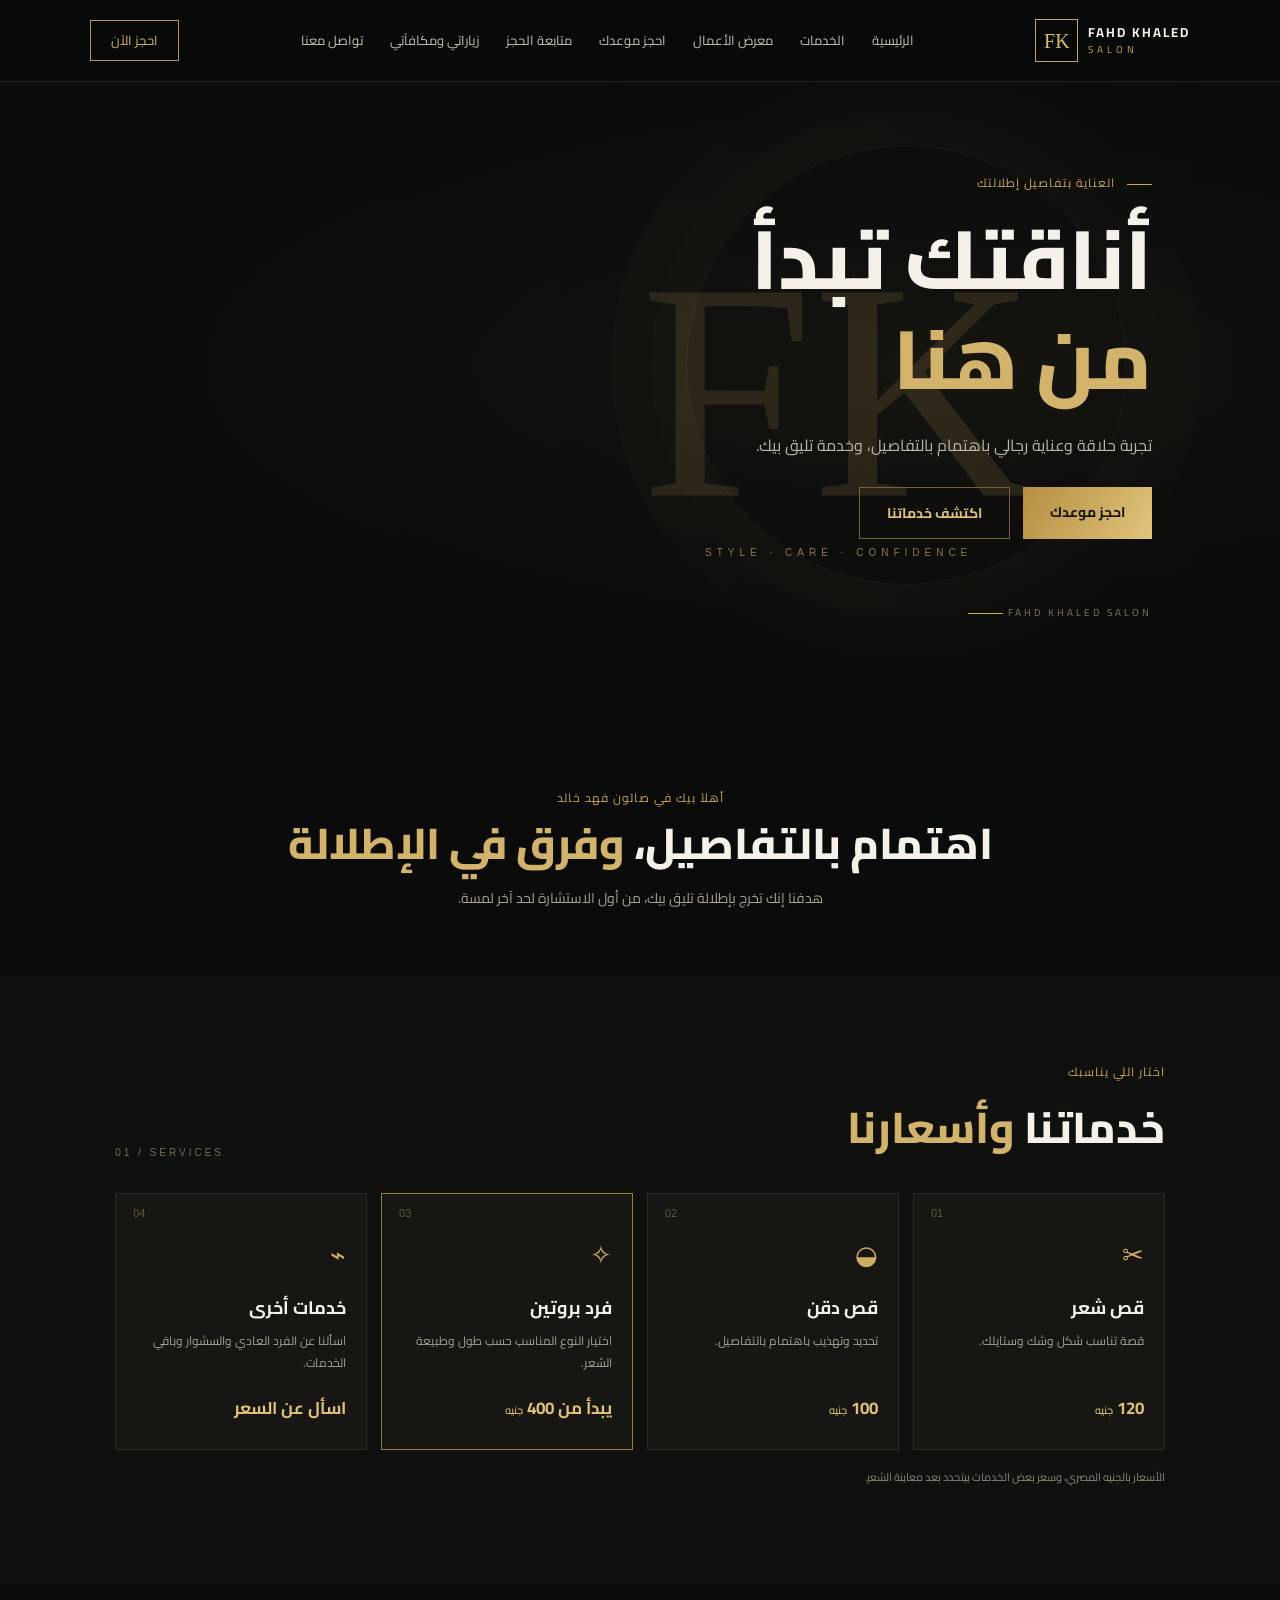
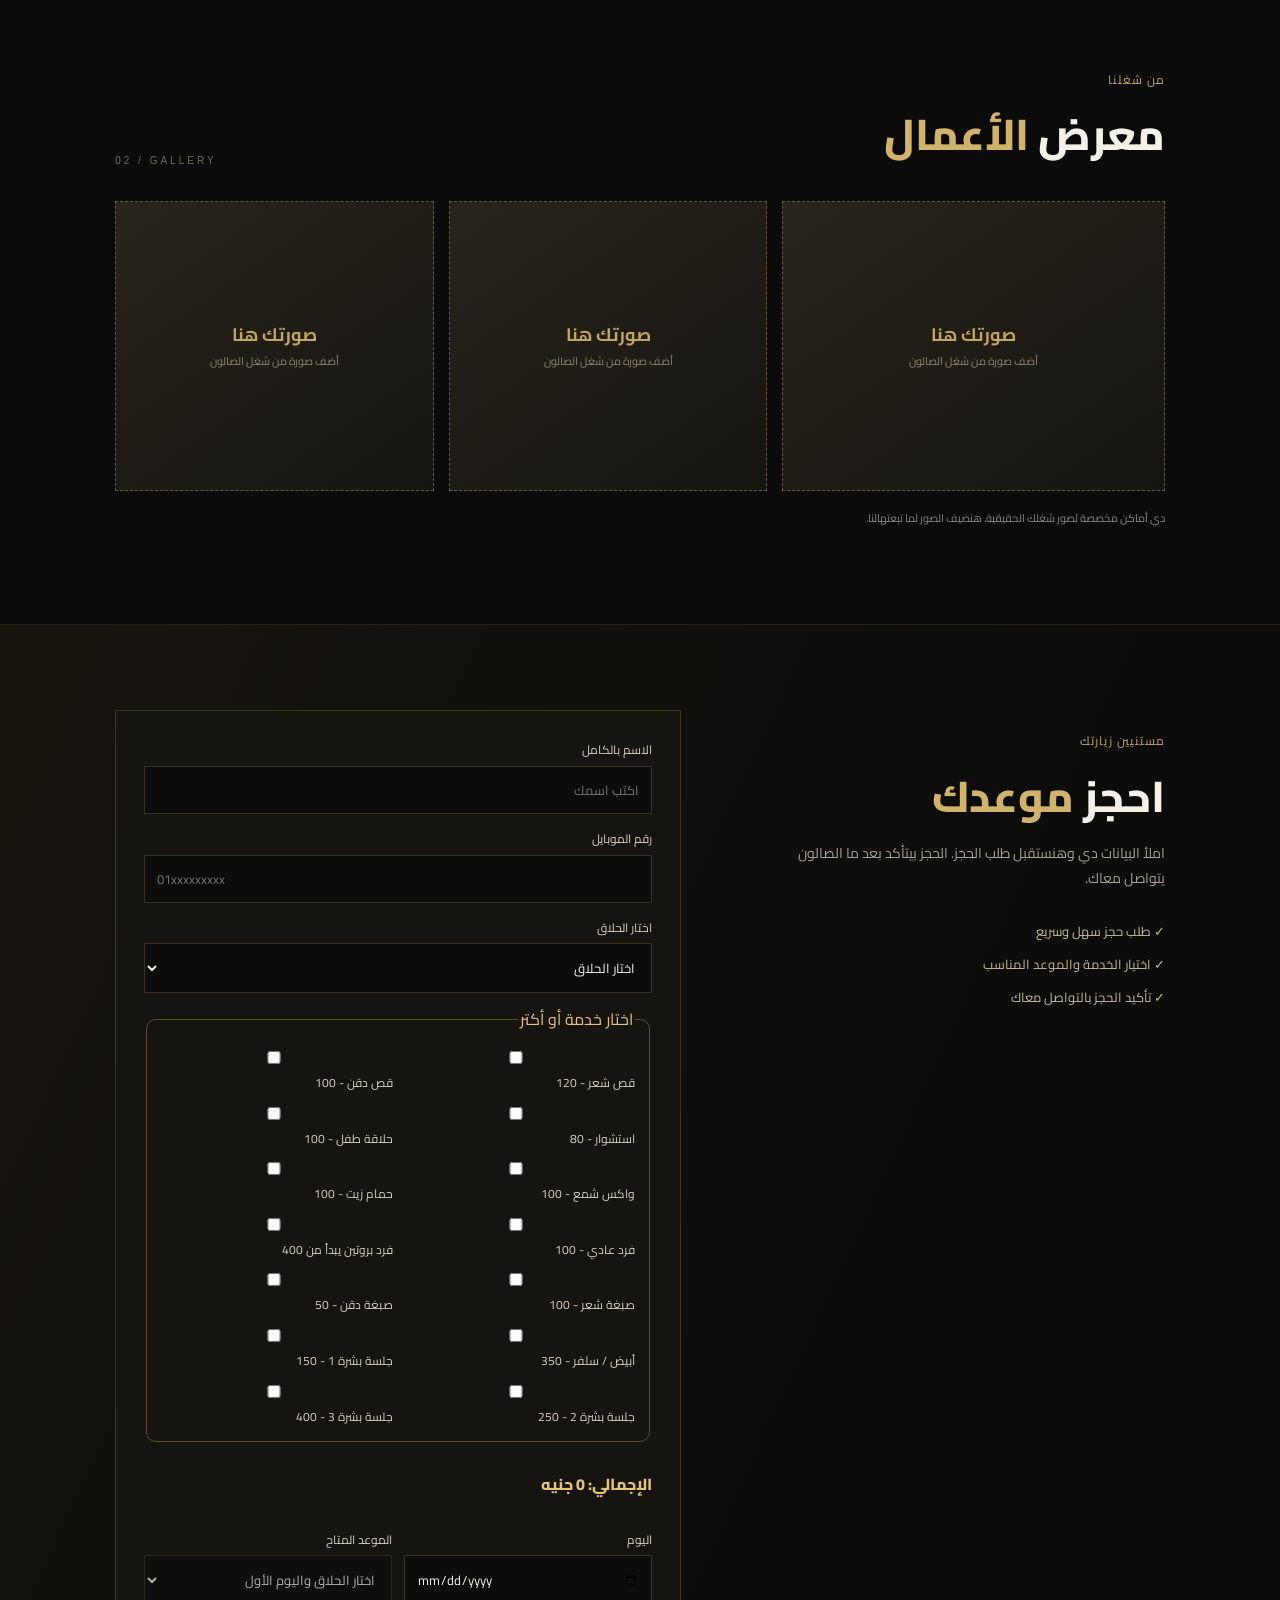
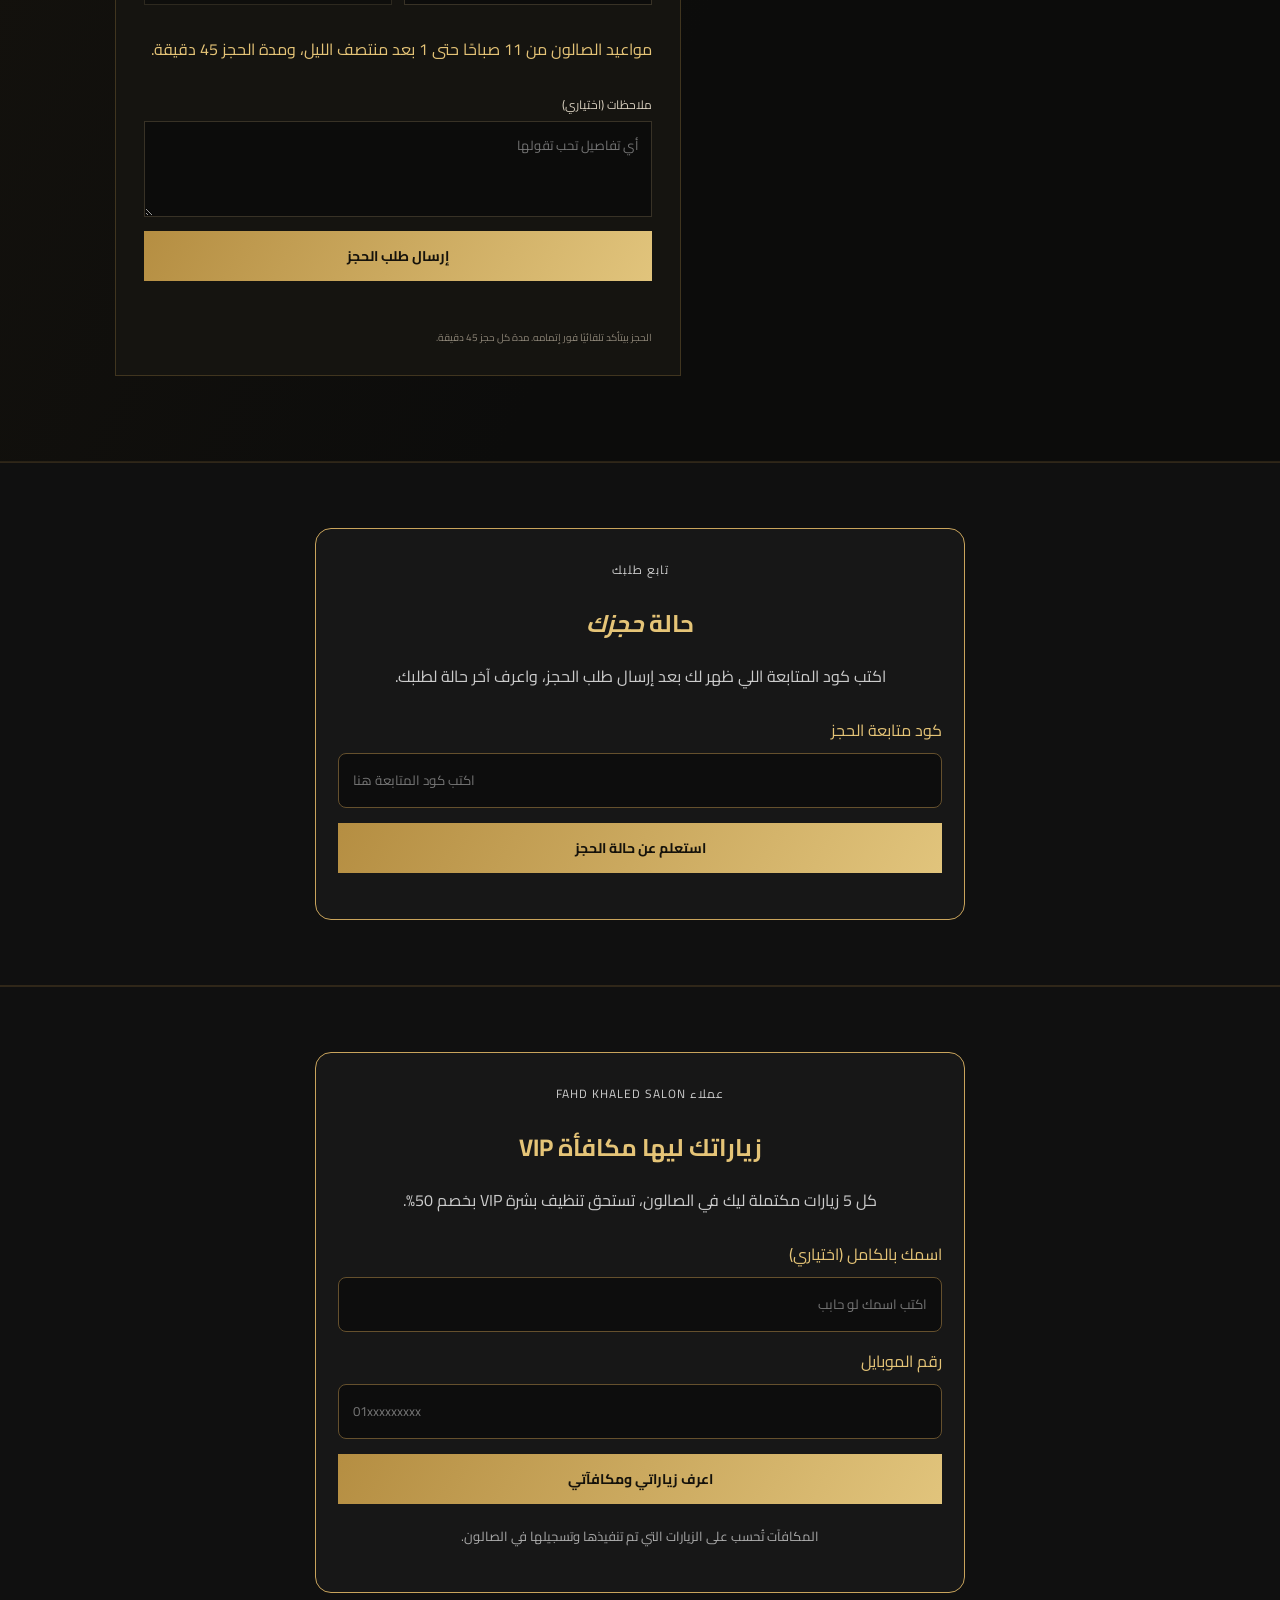
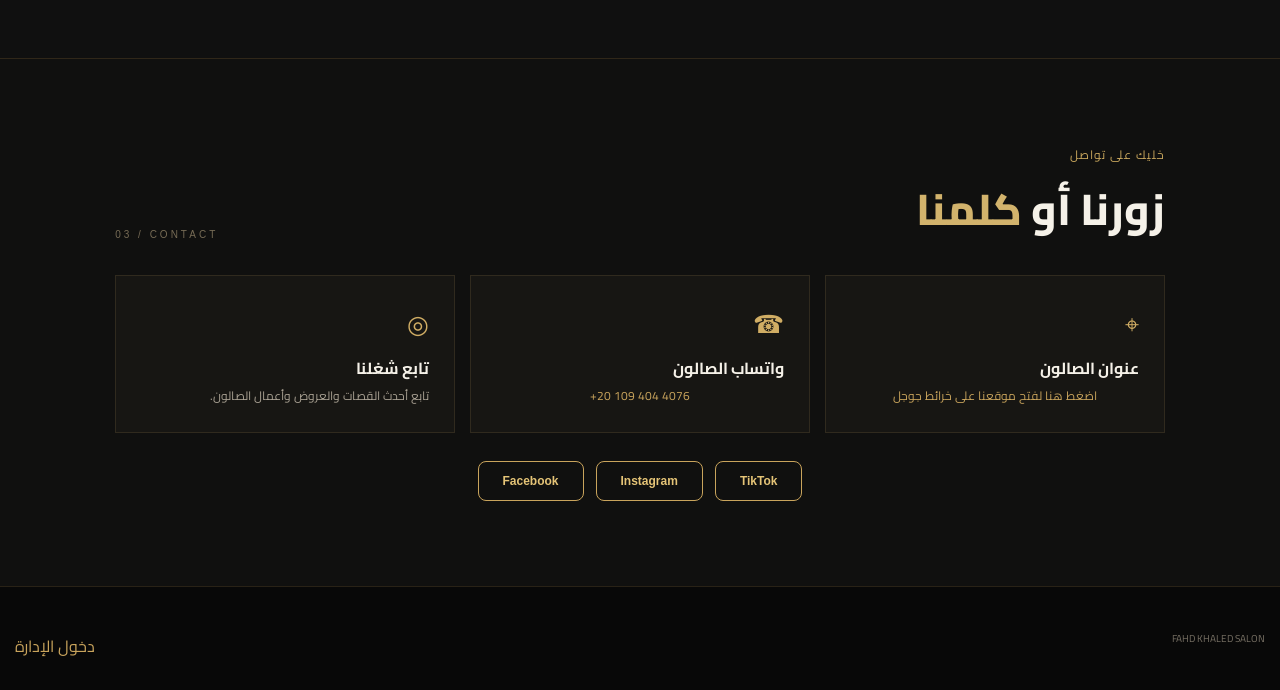
==== FAHD-KHALED-index.html @ 62467cd1 "Add files via upload" ====
<!doctype html>
<html lang="ar" dir="rtl">
<head>
  <meta charset="utf-8">
  <meta name="viewport" content="width=device-width, initial-scale=1">
  <meta name="theme-color" content="#0b0b0b">
  <meta name="description" content="FAHD KHALED SALON - صالون رجالي للعناية بالشعر واللحية.">
  <title>FAHD KHALED SALON | صالون فهد خالد</title>

  <link rel="preconnect" href="https://fonts.googleapis.com">
  <link rel="preconnect" href="https://fonts.gstatic.com" crossorigin>
  <link href="https://fonts.googleapis.com/css2?family=Cairo:wght@400;500;600;700;800;900&display=swap" rel="stylesheet">

  <link rel="stylesheet" href="styles.css">

  <style>
    @media (max-width: 768px) {
      #mainNav {
        display: none;
        flex-direction: column;
        position: absolute;
        top: 100%;
        right: 0;
        left: 0;
        width: 100%;
        background: #111;
        padding: 20px;
        z-index: 9999;
        border-top: 1px solid #c9a45c;
      }

      #mainNav.open { display: flex !important; }

      #mainNav a {
        display: block;
        padding: 12px;
        color: white;
        text-decoration: none;
      }

      #menuToggle { cursor: pointer; }
    }

    #adminPanel { scroll-margin-top: 30px; }
    #adminAccess { cursor: pointer; text-decoration: none; }

    .loyalty-section,
    .tracking-section {
      padding: 65px 20px;
      background: #101010;
      border-top: 1px solid #302719;
      border-bottom: 1px solid #302719;
    }

    .loyalty-box,
    .tracking-box {
      max-width: 650px;
      margin: auto;
      padding: 30px 22px;
      background: #171717;
      border: 1px solid #c9a45c;
      border-radius: 16px;
      text-align: center;
      color: white;
    }

    .loyalty-box h2,
    .tracking-box h2 {
      color: #e5c477;
      margin-bottom: 12px;
    }

    .loyalty-box > p,
    .tracking-box > p {
      color: #ccc;
      line-height: 1.9;
    }

    .loyalty-form,
    .tracking-form {
      display: grid;
      gap: 15px;
      margin-top: 25px;
      text-align: right;
    }

    .loyalty-form label,
    .tracking-form label {
      display: block;
      color: #e5c477;
    }

    .loyalty-form input,
    .tracking-form input {
      display: block;
      width: 100%;
      margin-top: 8px;
      padding: 14px;
      border: 1px solid #65502d;
      border-radius: 8px;
      background: #0d0d0d;
      color: white;
      font-family: inherit;
      box-sizing: border-box;
    }

    .loyalty-result,
    .tracking-result,
    .booking-code-box {
      display: none;
      margin-top: 22px;
      padding: 18px;
      border: 1px solid #c9a45c;
      border-radius: 10px;
      background: #211c13;
      color: #fff;
      line-height: 2;
      text-align: center;
    }

    .loyalty-result strong,
    .tracking-result strong,
    .booking-code-box strong {
      color: #e5c477;
      overflow-wrap: anywhere;
    }

    .loyalty-message,
    .tracking-message {
      margin-top: 15px;
      color: #e5c477;
    }

    .tracking-status {
      display: inline-block;
      margin: 8px 0 15px;
      padding: 10px 16px;
      border: 1px solid #c9a45c;
      border-radius: 8px;
      color: #e5c477;
      font-weight: 800;
    }

    .copy-code-button {
      display: inline-block;
      margin-top: 12px;
      padding: 10px 18px;
      border: 1px solid #c9a45c;
      border-radius: 8px;
      background: transparent;
      color: #e5c477;
      font-family: inherit;
      cursor: pointer;
    }

    .contact-card-link {
      display: block;
      color: inherit;
      text-decoration: none;
      transition: .3s ease;
    }

    .contact-card-link:hover {
      border-color: #c9a45c;
      transform: translateY(-4px);
    }

    .contact-card-link p {
      color: #c9a45c;
      direction: ltr;
      text-align: center;
      overflow-wrap: anywhere;
    }

    .social-links {
      display: flex;
      justify-content: center;
      align-items: center;
      flex-wrap: wrap;
      gap: 12px;
      margin-top: 28px;
    }

    .social-links a {
      display: inline-block;
      padding: 12px 24px;
      border: 1px solid #c9a45c;
      border-radius: 8px;
      color: #e5c477;
      text-decoration: none;
      font-weight: 700;
      transition: .3s ease;
    }

    .social-links a:hover {
      background: #c9a45c;
      color: #111;
    }
  </style>
</head>

<body>

<header class="topbar">
  <a class="brand" href="#home" aria-label="الصفحة الرئيسية">
    <span class="brand-mark">FK</span>
    <span>
      <strong>FAHD KHALED</strong>
      <small>SALON</small>
    </span>
  </a>

  <button class="menu-toggle" id="menuToggle" type="button" aria-label="فتح القائمة" aria-expanded="false">☰</button>

  <nav id="mainNav">
    <a href="#home">الرئيسية</a>
    <a href="#services">الخدمات</a>
    <a href="#gallery">معرض الأعمال</a>
    <a href="#booking">احجز موعدك</a>
    <a href="#tracking">متابعة الحجز</a>
    <a href="#loyalty">زياراتي ومكافآتي</a>
    <a href="#contact">تواصل معنا</a>
  </nav>

  <a class="nav-book" href="#booking">احجز الآن</a>
</header>

<main>

  <!-- الرئيسية -->
  <section class="hero" id="home">
    <div class="hero-glow"></div>

    <div class="hero-content">
      <p class="eyebrow"><span></span> العناية بتفاصيل إطلالتك</p>
      <h1>أناقتك تبدأ<br><em>من هنا</em></h1>
      <p class="hero-text">تجربة حلاقة وعناية رجالي باهتمام بالتفاصيل، وخدمة تليق بيك.</p>

      <div class="hero-actions">
        <a class="button button-gold" href="#booking">احجز موعدك</a>
        <a class="button button-outline" href="#services">اكتشف خدماتنا</a>
      </div>

      <div class="hero-note">
        <span class="gold-line"></span>
        FAHD KHALED SALON
      </div>
    </div>

    <div class="hero-side">
      <div class="monogram">FK</div>
      <div class="side-caption">STYLE · CARE · CONFIDENCE</div>
    </div>
  </section>

  <!-- المقدمة -->
  <section class="intro section-wrap">
    <p class="eyebrow centered">أهلاً بيك في صالون فهد خالد</p>
    <h2 class="section-title">اهتمام بالتفاصيل، <em>وفرق في الإطلالة</em></h2>
    <p class="section-copy">هدفنا إنك تخرج بإطلالة تليق بيك، من أول الاستشارة لحد آخر لمسة.</p>
  </section>

  <!-- الخدمات -->
  <section class="services section-wrap" id="services">
    <div class="section-heading">
      <div>
        <p class="eyebrow">اختار اللي يناسبك</p>
        <h2 class="section-title">خدماتنا <em>وأسعارنا</em></h2>
      </div>
      <span class="section-index">01 / SERVICES</span>
    </div>

    <div class="service-grid">
      <article class="service-card">
        <span class="service-number">01</span>
        <div class="service-icon">✂</div>
        <h3>قص شعر</h3>
        <p>قصة تناسب شكل وشك وستايلك.</p>
        <strong>120 <small>جنيه</small></strong>
      </article>

      <article class="service-card">
        <span class="service-number">02</span>
        <div class="service-icon">◒</div>
        <h3>قص دقن</h3>
        <p>تحديد وتهذيب باهتمام بالتفاصيل.</p>
        <strong>100 <small>جنيه</small></strong>
      </article>

      <article class="service-card featured">
        <span class="service-number">03</span>
        <div class="service-icon">✧</div>
        <h3>فرد بروتين</h3>
        <p>اختيار النوع المناسب حسب طول وطبيعة الشعر.</p>
        <strong>يبدأ من 400 <small>جنيه</small></strong>
      </article>

      <article class="service-card">
        <span class="service-number">04</span>
        <div class="service-icon">⌁</div>
        <h3>خدمات أخرى</h3>
        <p>اسألنا عن الفرد العادي والسشوار وباقي الخدمات.</p>
        <strong>اسأل عن السعر</strong>
      </article>
    </div>

    <p class="price-note">الأسعار بالجنيه المصري، وسعر بعض الخدمات بيتحدد بعد معاينة الشعر.</p>
  </section>

  <!-- معرض الأعمال -->
  <section class="gallery section-wrap" id="gallery">
    <div class="section-heading">
      <div>
        <p class="eyebrow">من شغلنا</p>
        <h2 class="section-title">معرض <em>الأعمال</em></h2>
      </div>
      <span class="section-index">02 / GALLERY</span>
    </div>

    <div class="gallery-grid">
      <div class="gallery-placeholder tall">
        <span>صورتك هنا</span>
        <small>أضف صورة من شغل الصالون</small>
      </div>
      <div class="gallery-placeholder">
        <span>صورتك هنا</span>
        <small>أضف صورة من شغل الصالون</small>
      </div>
      <div class="gallery-placeholder">
        <span>صورتك هنا</span>
        <small>أضف صورة من شغل الصالون</small>
      </div>
    </div>

    <p class="gallery-hint">دي أماكن مخصصة لصور شغلك الحقيقية. هنضيف الصور لما تبعتهالنا.</p>
  </section>

  <!-- الحجز -->
  <section class="booking-section" id="booking">
    <div class="booking-inner section-wrap">
      <div class="booking-copy">
        <p class="eyebrow">مستنيين زيارتك</p>
        <h2 class="section-title">احجز <em>موعدك</em></h2>
        <p>املأ البيانات دي وهنستقبل طلب الحجز. الحجز بيتأكد بعد ما الصالون يتواصل معاك.</p>

        <div class="booking-points">
          <span>✓ طلب حجز سهل وسريع</span>
          <span>✓ اختيار الخدمة والموعد المناسب</span>
          <span>✓ تأكيد الحجز بالتواصل معاك</span>
        </div>
      </div>

      <form class="booking-form" id="bookingForm">
        <label>
          الاسم بالكامل
          <input name="name" type="text" placeholder="اكتب اسمك" required maxlength="70">
        </label>

        <label>
          رقم الموبايل
          <input name="phone" type="tel" placeholder="01xxxxxxxxx" required maxlength="20" inputmode="tel">
        </label>

        <div class="booking-extra" style="display:grid;gap:12px">
          <label>اختار الحلاق
            <select name="barberId" id="barberSelect" required>
              <option value="">اختار الحلاق</option>
              <option value="fahd">فهد خالد</option>
              <option value="mohamed">محمد هاني</option>
              <option value="abdelrahman">عبدالرحمن</option>
            </select>
          </label>
          <fieldset style="border:1px solid #65502d;border-radius:10px;padding:14px;color:#e5c477">
            <legend>اختار خدمة أو أكتر</legend>
            <div id="serviceChoices" style="display:grid;grid-template-columns:1fr 1fr;gap:10px">
              <label><input type="checkbox" name="services" value="قص شعر" data-price="120"> قص شعر - 120</label>
              <label><input type="checkbox" name="services" value="قص دقن" data-price="100"> قص دقن - 100</label>
              <label><input type="checkbox" name="services" value="استشوار" data-price="80"> استشوار - 80</label>
              <label><input type="checkbox" name="services" value="حلاقة طفل" data-price="100"> حلاقة طفل - 100</label>
              <label><input type="checkbox" name="services" value="واكس شمع" data-price="100"> واكس شمع - 100</label>
              <label><input type="checkbox" name="services" value="حمام زيت" data-price="100"> حمام زيت - 100</label>
              <label><input type="checkbox" name="services" value="فرد عادي" data-price="100"> فرد عادي - 100</label>
              <label><input type="checkbox" name="services" value="فرد بروتين" data-price="400"> فرد بروتين يبدأ من 400</label>
              <label><input type="checkbox" name="services" value="صبغة شعر" data-price="100"> صبغة شعر - 100</label>
              <label><input type="checkbox" name="services" value="صبغة دقن" data-price="50"> صبغة دقن - 50</label>
              <label><input type="checkbox" name="services" value="صبغة أبيض / سلفر" data-price="350"> أبيض / سلفر - 350</label>
              <label><input type="checkbox" name="services" value="جلسة بشرة 1" data-price="150"> جلسة بشرة 1 - 150</label>
              <label><input type="checkbox" name="services" value="جلسة بشرة 2" data-price="250"> جلسة بشرة 2 - 250</label>
              <label><input type="checkbox" name="services" value="جلسة بشرة 3" data-price="400"> جلسة بشرة 3 - 400</label>
            </div>
          </fieldset>
          <p id="bookingTotal" style="color:#e5c477;font-weight:800">الإجمالي: 0 جنيه</p>
        </div>

        <div class="form-row">
          <label>اليوم<input name="date" type="date" required></label>
          <label>الموعد المتاح
            <select name="time" id="timeSelect" required disabled><option value="">اختار الحلاق واليوم الأول</option></select>
          </label>
        </div>
        <p id="availabilityMessage" style="color:#e5c477" role="status">مواعيد الصالون من 11 صباحًا حتى 1 بعد منتصف الليل، ومدة الحجز 45 دقيقة.</p>

        <label>
          ملاحظات (اختياري)
          <textarea name="notes" rows="3" placeholder="أي تفاصيل تحب تقولها"></textarea>
        </label>

        <button class="button button-gold submit-button" type="submit" id="submitBooking">إرسال طلب الحجز</button>
        <p class="form-message" id="formMessage" role="status"></p>

        <div id="bookingCodeBox" class="booking-code-box" aria-live="polite">
          <p>كود متابعة حجزك:</p>
          <strong id="bookingTrackingCode" dir="ltr"></strong>
          <br>
          <button type="button" id="copyTrackingCode" class="copy-code-button">نسخ كود المتابعة</button>
          <p style="font-size:13px;color:#ccc;margin-bottom:0;">احتفظ بالكود. تم تأكيد موعدك تلقائيًا.</p>
        </div>

        <small class="form-disclaimer">الحجز بيتأكد تلقائيًا فور إتمامه. مدة كل حجز 45 دقيقة.</small>
      </form>
    </div>
  </section>

  <!-- متابعة حالة الحجز -->
  <section class="tracking-section" id="tracking">
    <div class="tracking-box">
      <p class="eyebrow centered">تابع طلبك</p>
      <h2>حالة <em>حجزك</em></h2>
      <p>اكتب كود المتابعة اللي ظهر لك بعد إرسال طلب الحجز، واعرف آخر حالة لطلبك.</p>

      <form id="trackingForm" class="tracking-form">
        <label>
          كود متابعة الحجز
          <input
            id="trackingInput"
            type="text"
            placeholder="اكتب كود المتابعة هنا"
            maxlength="32"
            minlength="32"
            dir="ltr"
            autocomplete="off"
            required
          >
        </label>
        <button class="button button-gold" type="submit">استعلم عن حالة الحجز</button>
      </form>

      <p id="trackingMessage" class="tracking-message" role="status"></p>

      <div id="trackingResult" class="tracking-result" aria-live="polite">
        <p>حالة الحجز:</p>
        <div id="trackingStatus" class="tracking-status"></div>
        <p>الخدمة: <strong id="trackingService">-</strong></p>
        <p>اليوم: <strong id="trackingDate">-</strong></p>
        <p>الوقت: <strong id="trackingTime">-</strong></p>
      </div>
    </div>
  </section>

  <!-- زياراتي ومكافآت VIP -->
  <section class="loyalty-section" id="loyalty">
    <div class="loyalty-box">
      <p class="eyebrow centered">عملاء FAHD KHALED SALON</p>
      <h2>زياراتك ليها مكافأة VIP</h2>
      <p>كل 5 زيارات مكتملة ليك في الصالون، تستحق تنظيف بشرة VIP بخصم 50%.</p>

      <form id="loyaltyForm" class="loyalty-form">
        <label>
          اسمك بالكامل (اختياري)
          <input type="text" id="loyaltyName" placeholder="اكتب اسمك لو حابب" maxlength="70">
        </label>

        <label>
          رقم الموبايل
          <input type="tel" id="loyaltyPhone" placeholder="01xxxxxxxxx" maxlength="20" inputmode="tel" required>
        </label>

        <button type="submit" class="button button-gold" id="loyaltySearchButton">اعرف زياراتي ومكافآتي</button>
      </form>

      <p id="loyaltyMessage" class="loyalty-message" role="status"></p>

      <div id="loyaltyResult" class="loyalty-result" aria-live="polite">
        <p>إجمالي زياراتك المكتملة: <strong id="loyaltyVisits">0</strong></p>
        <p>المكافآت المستحقة: <strong id="loyaltyRewards">0</strong></p>
        <p id="loyaltyNextReward"></p>
      </div>

      <p style="font-size:13px;color:#aaa;margin-top:20px;">
        المكافآت تُحسب على الزيارات التي تم تنفيذها وتسجيلها في الصالون.
      </p>
    </div>
  </section>

  <!-- التواصل -->
  <section class="contact section-wrap" id="contact">
    <div class="section-heading">
      <div>
        <p class="eyebrow">خليك على تواصل</p>
        <h2 class="section-title">زورنا أو <em>كلمنا</em></h2>
      </div>
      <span class="section-index">03 / CONTACT</span>
    </div>

    <div class="contact-grid">
      <a class="contact-card contact-card-link"
         href="https://goo.gl/maps/dmr9LqL3SxbH5aDK7?g_st=ac"
         target="_blank" rel="noopener noreferrer">
        <span>⌖</span>
        <h3>عنوان الصالون</h3>
        <p>اضغط هنا لفتح موقعنا على خرائط جوجل</p>
      </a>

      <a class="contact-card contact-card-link"
         href="https://wa.me/201094044076"
         target="_blank" rel="noopener noreferrer">
        <span>☎</span>
        <h3>واتساب الصالون</h3>
        <p>+20 109 404 4076</p>
      </a>

      <div class="contact-card">
        <span>◎</span>
        <h3>تابع شغلنا</h3>
        <p>تابع أحدث القصات والعروض وأعمال الصالون.</p>
      </div>
    </div>

    <div class="social-links">
      <a href="https://www.facebook.com/share/1FkSQTReH8/" target="_blank" rel="noopener noreferrer">Facebook</a>
      <a href="https://www.instagram.com/fahd_khaled77?cnvx=cG05NDE1ZmFienZy" target="_blank" rel="noopener noreferrer">Instagram</a>
      <a href="https://www.tiktok.com/@fahdkhaled39?_r=1&_t=ZS-9BZbHuJO1K9" target="_blank" rel="noopener noreferrer">TikTok</a>
    </div>
  </section>

  <!-- لوحة الإدارة -->
  <section id="adminPanel" class="section-wrap" style="display:none; padding:60px 20px;">
    <div class="section-heading">
      <div>
        <p class="eyebrow">إدارة الصالون</p>
        <h2 class="section-title">لوحة <em>التحكم</em></h2>
      </div>
    </div>

    <div id="adminLogin" class="booking-form">
      <form id="adminLoginForm">
        <label>
          البريد الإلكتروني
          <input id="adminEmail" type="email" placeholder="البريد الإلكتروني" required>
        </label>

        <label>
          كلمة المرور
          <input id="adminPassword" type="password" placeholder="كلمة المرور" required>
        </label>

        <button class="button button-gold" type="submit">تسجيل الدخول</button>
        <p id="adminLoginMessage" class="form-message" role="status"></p>
      </form>
    </div>

    <div id="adminDashboard" style="display:none;">
      <button id="adminLogout" class="button button-outline" type="button">تسجيل الخروج</button>
      <h3 style="margin-top:25px;">طلبات الحجز</h3>
      <p id="adminStatus">جاري تحميل الحجوزات...</p>
      <div id="bookingsList"></div>
    </div>
  </section>

</main>

<footer style="text-align:center; padding:30px 15px;">
  <p>FAHD KHALED SALON</p>
  <a href="#adminPanel" id="adminAccess" style="color:#c9a45c; display:block; margin-top:15px;">دخول الإدارة</a>
</footer>

<script type="module" src="app.js?v=9"></script>
</body>
</html>
---- styles.css ----
*{box-sizing:border-box}html{scroll-behavior:smooth;scroll-padding-top:90px}body{margin:0;background:#0b0b0b;color:#f5f1e8;font-family:"Cairo",sans-serif;line-height:1.8}a{color:inherit;text-decoration:none}.topbar{height:82px;padding:0 7%;display:flex;align-items:center;justify-content:space-between;background:#090909;border-bottom:1px solid #28231a;position:sticky;top:0;z-index:20}.brand{display:flex;align-items:center;gap:10px;direction:ltr}.brand-mark{width:43px;height:43px;border:1px solid #c6a45b;color:#d8b96e;display:grid;place-items:center;font-family:Georgia,serif;font-size:20px}.brand strong,.brand small{display:block;line-height:1.2;letter-spacing:2px}.brand strong{font-size:13px}.brand small{font-size:10px;color:#c6a45b;text-align:left;letter-spacing:4px;margin-top:4px}.topbar nav{display:flex;gap:27px;color:#c8c1b2;font-size:13px}.topbar nav a:hover,.social-links a:hover{color:#d9b96c}.nav-book{border:1px solid #b99751;padding:8px 20px;color:#d9b96c;font-size:13px}.menu-toggle{display:none;background:none;color:#d9b96c;border:0;font-size:25px}.hero{min-height:590px;padding:90px 10%;display:flex;align-items:center;position:relative;overflow:hidden;background:radial-gradient(ellipse at 78% 45%,#2b2417 0,#15130f 28%,#0b0b0b 65%)}.hero:after{content:"";position:absolute;inset:0;background:linear-gradient(90deg,rgba(11,11,11,.1),rgba(11,11,11,.75));pointer-events:none}.hero-glow{position:absolute;width:440px;height:440px;border:1px solid rgba(207,174,103,.18);border-radius:50%;right:12%;top:10%;box-shadow:0 0 0 35px rgba(207,174,103,.025),0 0 0 75px rgba(207,174,103,.02)}.hero-content{position:relative;z-index:2;max-width:550px}.eyebrow{color:#c9a75d;font-size:12px;letter-spacing:1px;margin:0 0 15px}.eyebrow span{display:inline-block;width:25px;height:1px;background:#c9a75d;vertical-align:middle;margin-left:8px}.hero h1{font-size:clamp(48px,7vw,82px);line-height:1.22;margin:0;font-weight:800}.hero h1 em,.section-title em{font-style:normal;color:#d2b36c}.hero-text{color:#bcb5a8;max-width:410px;margin:22px 0 28px}.hero-actions{display:flex;gap:13px;flex-wrap:wrap}.button{border:0;padding:12px 27px;font:700 14px "Cairo",sans-serif;cursor:pointer;display:inline-block;text-align:center}.button-gold{background:linear-gradient(120deg,#b58e42,#e1c47c);color:#15120b}.button-outline{border:1px solid #75613a;color:#e0c47f}.hero-note{margin-top:65px;color:#82765d;font-size:10px;letter-spacing:3px;direction:ltr;text-align:right}.gold-line{display:inline-block;width:35px;height:1px;background:#c9a75d;vertical-align:middle;margin-left:10px}.hero-side{position:absolute;z-index:1;right:19%;top:50%;transform:translateY(-50%);text-align:center;color:rgba(211,179,108,.13)}.monogram{font:clamp(150px,25vw,310px) Georgia,serif;line-height:1}.side-caption{font:10px Arial;letter-spacing:5px;color:#8d774c}.section-wrap{padding:85px 9%}.intro{text-align:center;padding-top:75px;padding-bottom:65px}.centered{margin-bottom:5px}.section-title{font-size:clamp(28px,4vw,43px);line-height:1.4;margin:0;font-weight:800}.section-copy{color:#a9a193;margin:12px auto 0;max-width:550px;font-size:14px}.services,.gallery,.contact{background:#10100f}.section-heading{display:flex;align-items:end;justify-content:space-between;margin-bottom:35px}.section-index{font:10px Arial;letter-spacing:3px;color:#766b55;direction:ltr}.service-grid{display:grid;grid-template-columns:repeat(4,1fr);gap:14px}.service-card{position:relative;background:#171613;border:1px solid #302a1e;padding:25px 20px;min-height:245px;transition:.25s}.service-card:hover,.service-card.featured{border-color:#9b7b3d}.service-number{position:absolute;left:17px;top:13px;color:#64583f;font:11px Arial}.service-icon{font-size:26px;color:#d0ad64;margin:13px 0}.service-card h3{margin:0 0 6px;font-size:18px}.service-card p{color:#a9a193;font-size:12px;min-height:48px;margin:0 0 15px}.service-card strong{color:#dfc17a;font-size:17px}.service-card strong small{font-size:11px;font-weight:500}.price-note,.gallery-hint{color:#8f8779;font-size:11px;margin-top:18px}.gallery{background:#0b0b0b}.gallery-grid{display:grid;grid-template-columns:1.2fr 1fr 1fr;gap:15px}.gallery-placeholder{min-height:220px;background:linear-gradient(145deg,#29251c,#151411);border:1px dashed #695733;display:flex;flex-direction:column;align-items:center;justify-content:center;color:#c5a45d}.gallery-placeholder.tall{min-height:290px}.gallery-placeholder span{font-size:18px;font-weight:700}.gallery-placeholder small{font-size:11px;color:#92856b}.booking-section{background:linear-gradient(115deg,#17140e,#0c0c0b 60%);border-top:1px solid #292216;border-bottom:1px solid #292216}.booking-inner{display:grid;grid-template-columns:.85fr 1.15fr;gap:65px;align-items:start}.booking-copy{padding-top:20px}.booking-copy>p:not(.eyebrow){color:#a9a193;font-size:14px;max-width:400px}.booking-points{display:grid;gap:10px;margin-top:28px;color:#c8b98f;font-size:13px}.booking-form{background:#151410;border:1px solid #40351f;padding:28px;display:grid;gap:14px}.booking-form label{display:grid;gap:5px;color:#d9d0bf;font-size:12px}.booking-form input,.booking-form select,.booking-form textarea{width:100%;background:#0c0c0b;border:1px solid #383226;color:#f5f1e8;padding:11px 12px;border-radius:0;font:13px "Cairo",sans-serif;outline:none}.booking-form input:focus,.booking-form select:focus,.booking-form textarea:focus{border-color:#c6a45b}.booking-form select option{background:#111}.form-row{display:grid;grid-template-columns:1fr 1fr;gap:12px}.submit-button{width:100%}.form-message{margin:0;font-size:12px;color:#e4c77d;min-height:20px}.form-disclaimer{color:#8d8577;font-size:10px}.contact{background:#10100f}.contact-grid{display:grid;grid-template-columns:repeat(3,1fr);gap:15px}.contact-card{padding:25px;background:#171613;border:1px solid #302a1e}.contact-card>span{color:#d0ad64;font-size:25px}.contact-card h3{font-size:16px;margin:8px 0 2px}.contact-card p{font-size:12px;color:#a9a193;margin:0}.social-links{display:flex;gap:25px;margin-top:30px;color:#c9a75d;font:12px Arial;direction:ltr;justify-content:flex-start}footer{padding:25px 8%;display:flex;align-items:center;justify-content:space-between;gap:15px;background:#080808;border-top:1px solid #292216}footer p{color:#777064;font-size:10px}.footer-brand .brand-mark{width:36px;height:36px}.footer-brand strong{font-size:11px}.footer-brand small{font-size:9px}.back-top{color:#c9a75d;font-size:11px}
@media(max-width:900px){.topbar{padding:0 5%}.topbar nav{gap:14px}.nav-book{display:none}.section-wrap{padding:70px 6%}.service-grid{grid-template-columns:repeat(2,1fr)}.booking-inner{gap:30px}.hero-side{right:8%}}
@media(max-width:650px){.topbar{height:70px}.menu-toggle{display:block;order:3}.topbar nav{display:none;position:absolute;top:70px;right:0;left:0;background:#0b0b0b;border-bottom:1px solid #3b3020;padding:18px 7%;flex-direction:column;gap:12px}.topbar nav.open{display:flex}.brand-mark{width:38px;height:38px}.hero{min-height:570px;padding:75px 7%;align-items:flex-start}.hero-side{right:2%;top:55%;opacity:.6}.hero-content{max-width:100%}.hero h1{font-size:57px}.hero-text{max-width:290px}.hero-note{margin-top:50px}.section-wrap{padding:60px 6%}.section-heading{align-items:start;gap:12px}.section-index{font-size:8px;margin-top:12px}.service-grid{gap:10px}.service-card{padding:19px 14px;min-height:235px}.service-card h3{font-size:16px}.service-card p{font-size:11px}.service-card strong{font-size:14px}.gallery-grid{grid-template-columns:1fr 1fr}.gallery-placeholder.tall{grid-column:span 2;min-height:210px}.gallery-placeholder{min-height:160px}.booking-inner{grid-template-columns:1fr;gap:25px}.booking-form{padding:20px}.contact-grid{grid-template-columns:1fr}.contact-card{padding:18px}.social-links{justify-content:center}footer{flex-wrap:wrap;justify-content:center;text-align:center}footer p{order:3;width:100%;margin:0}.form-row{gap:8px}}
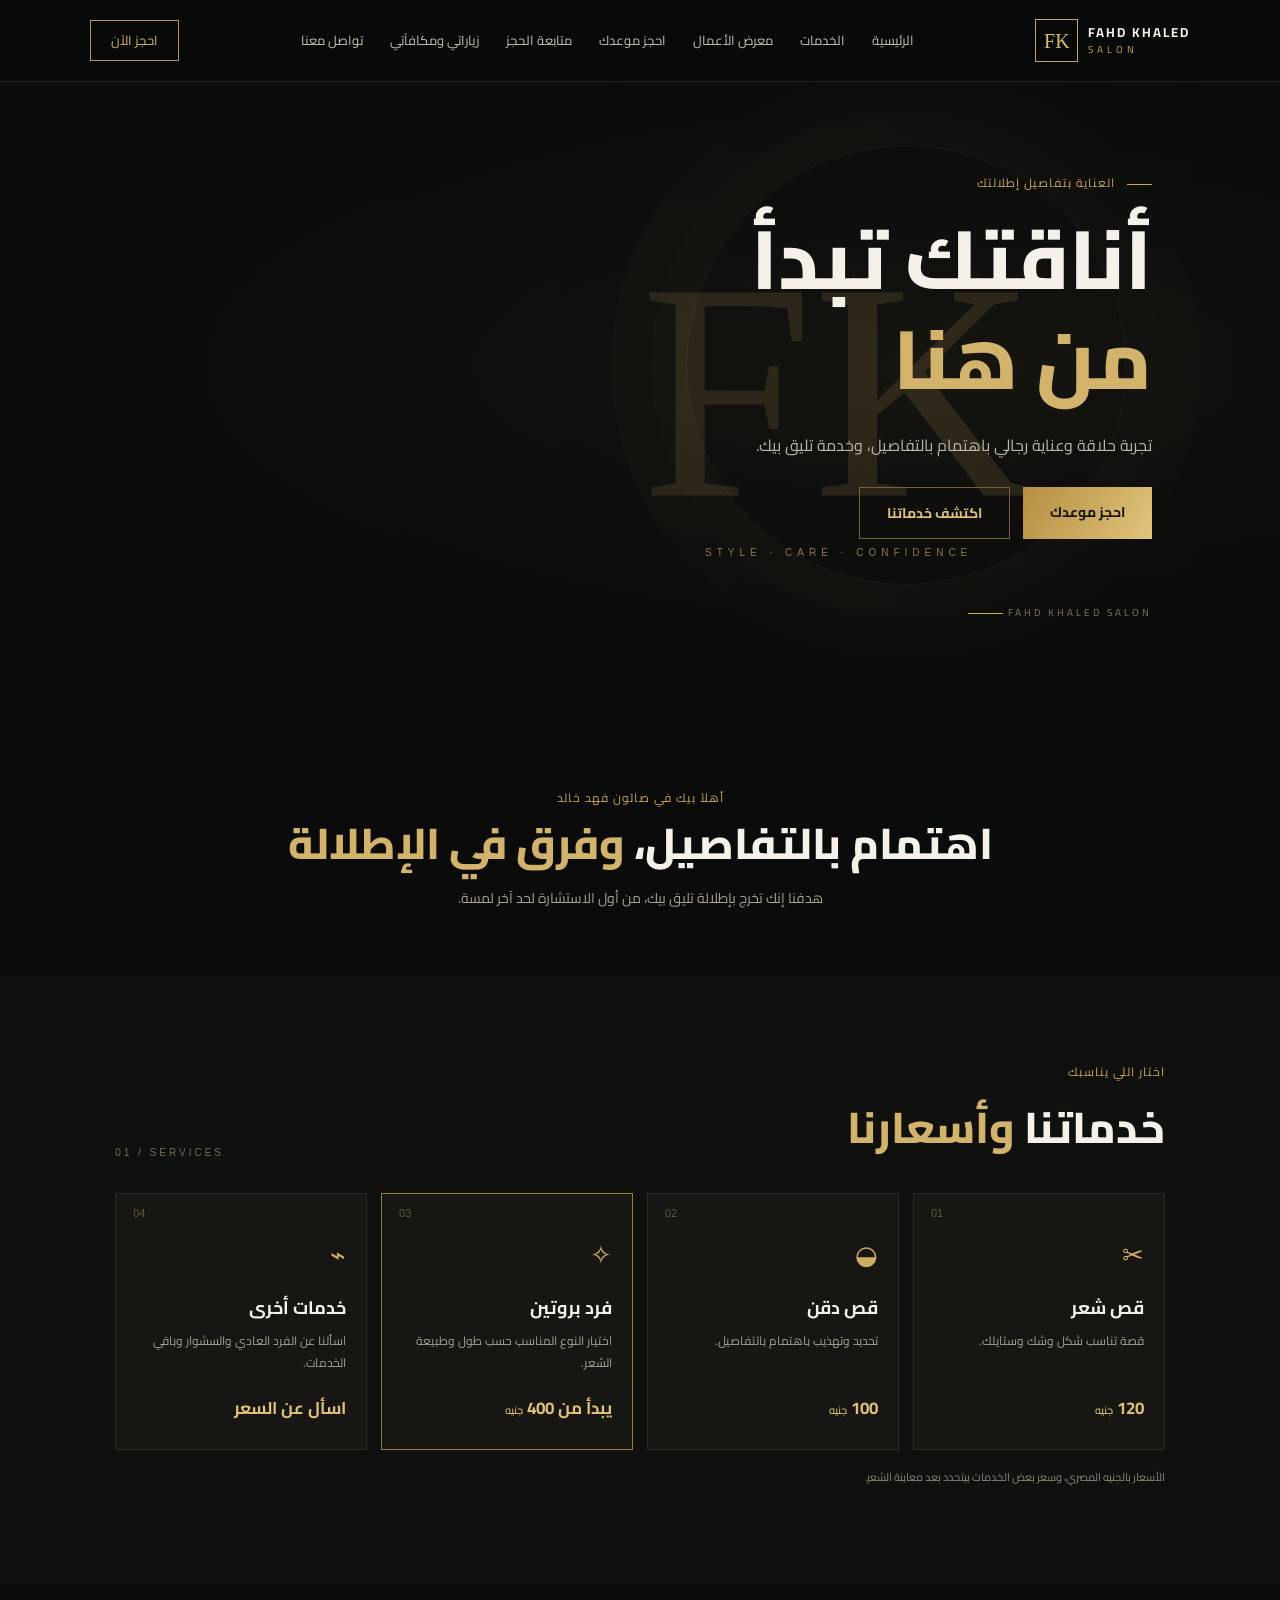
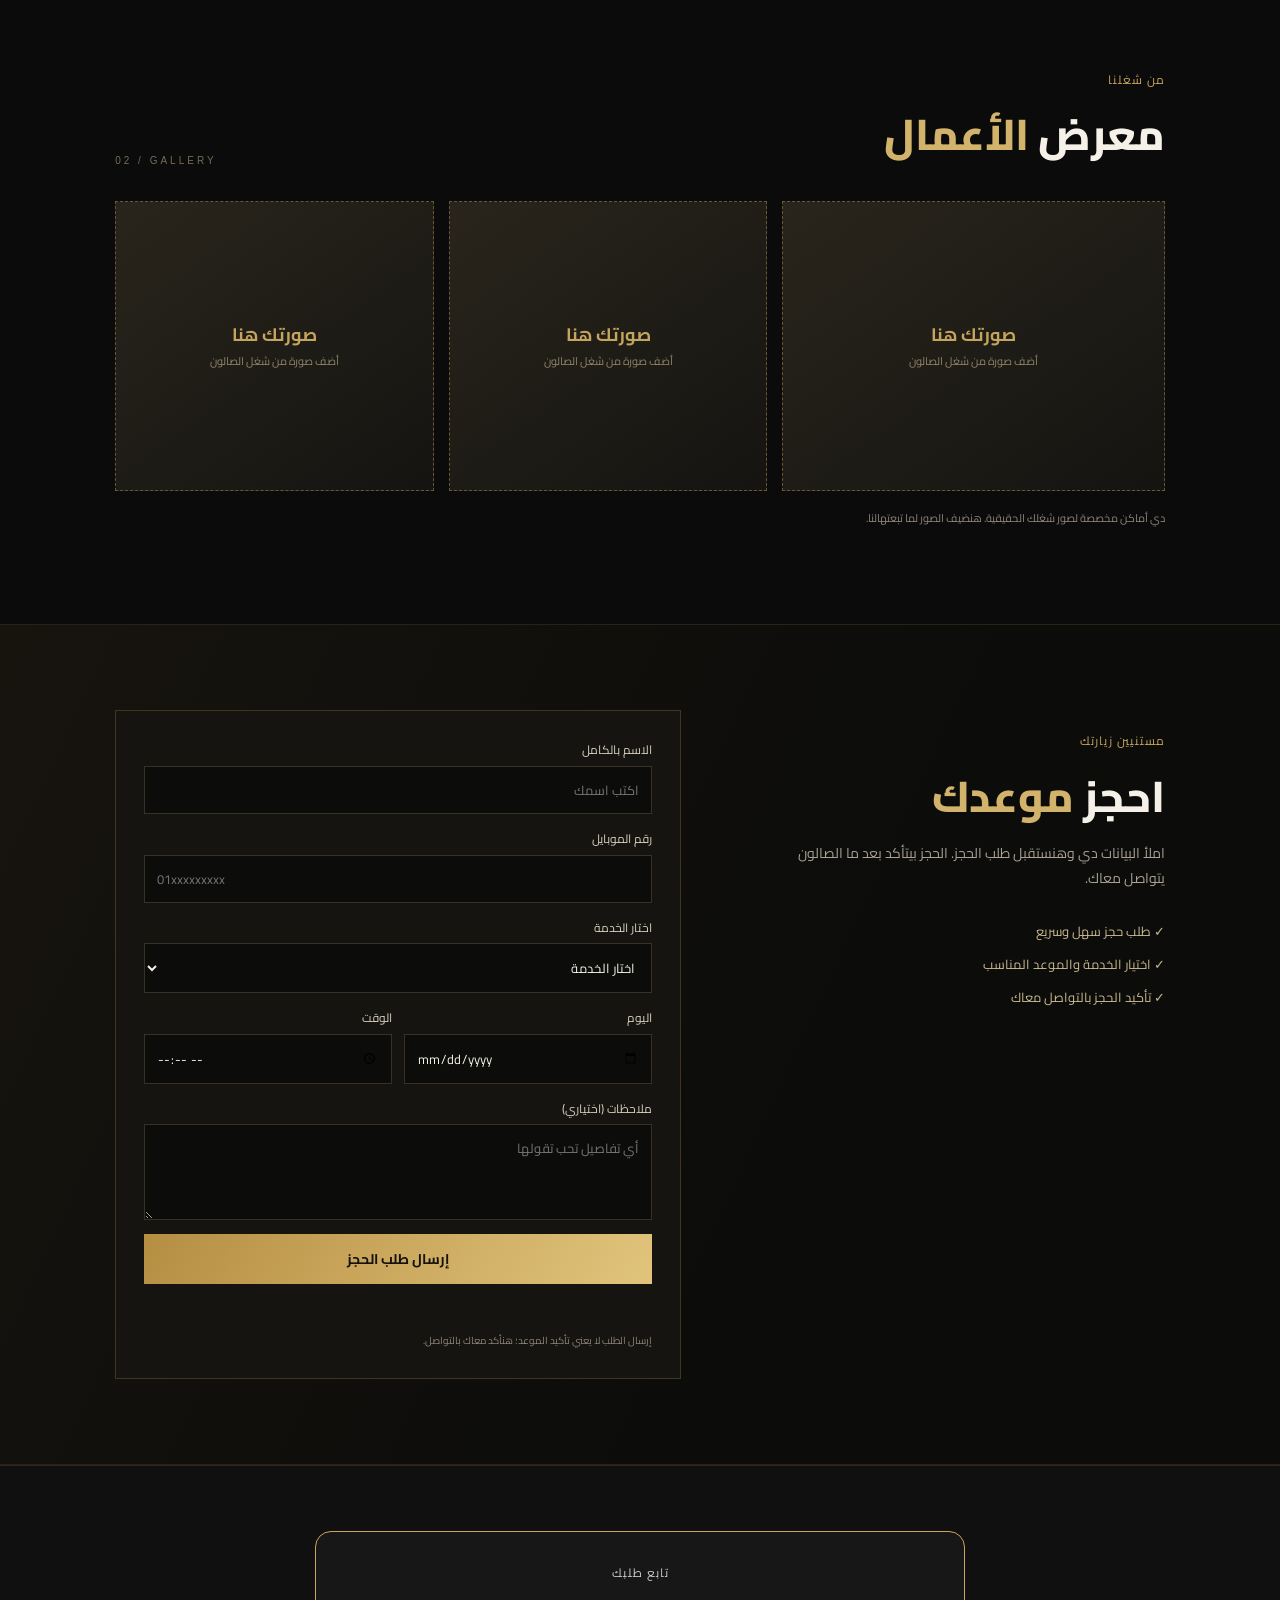
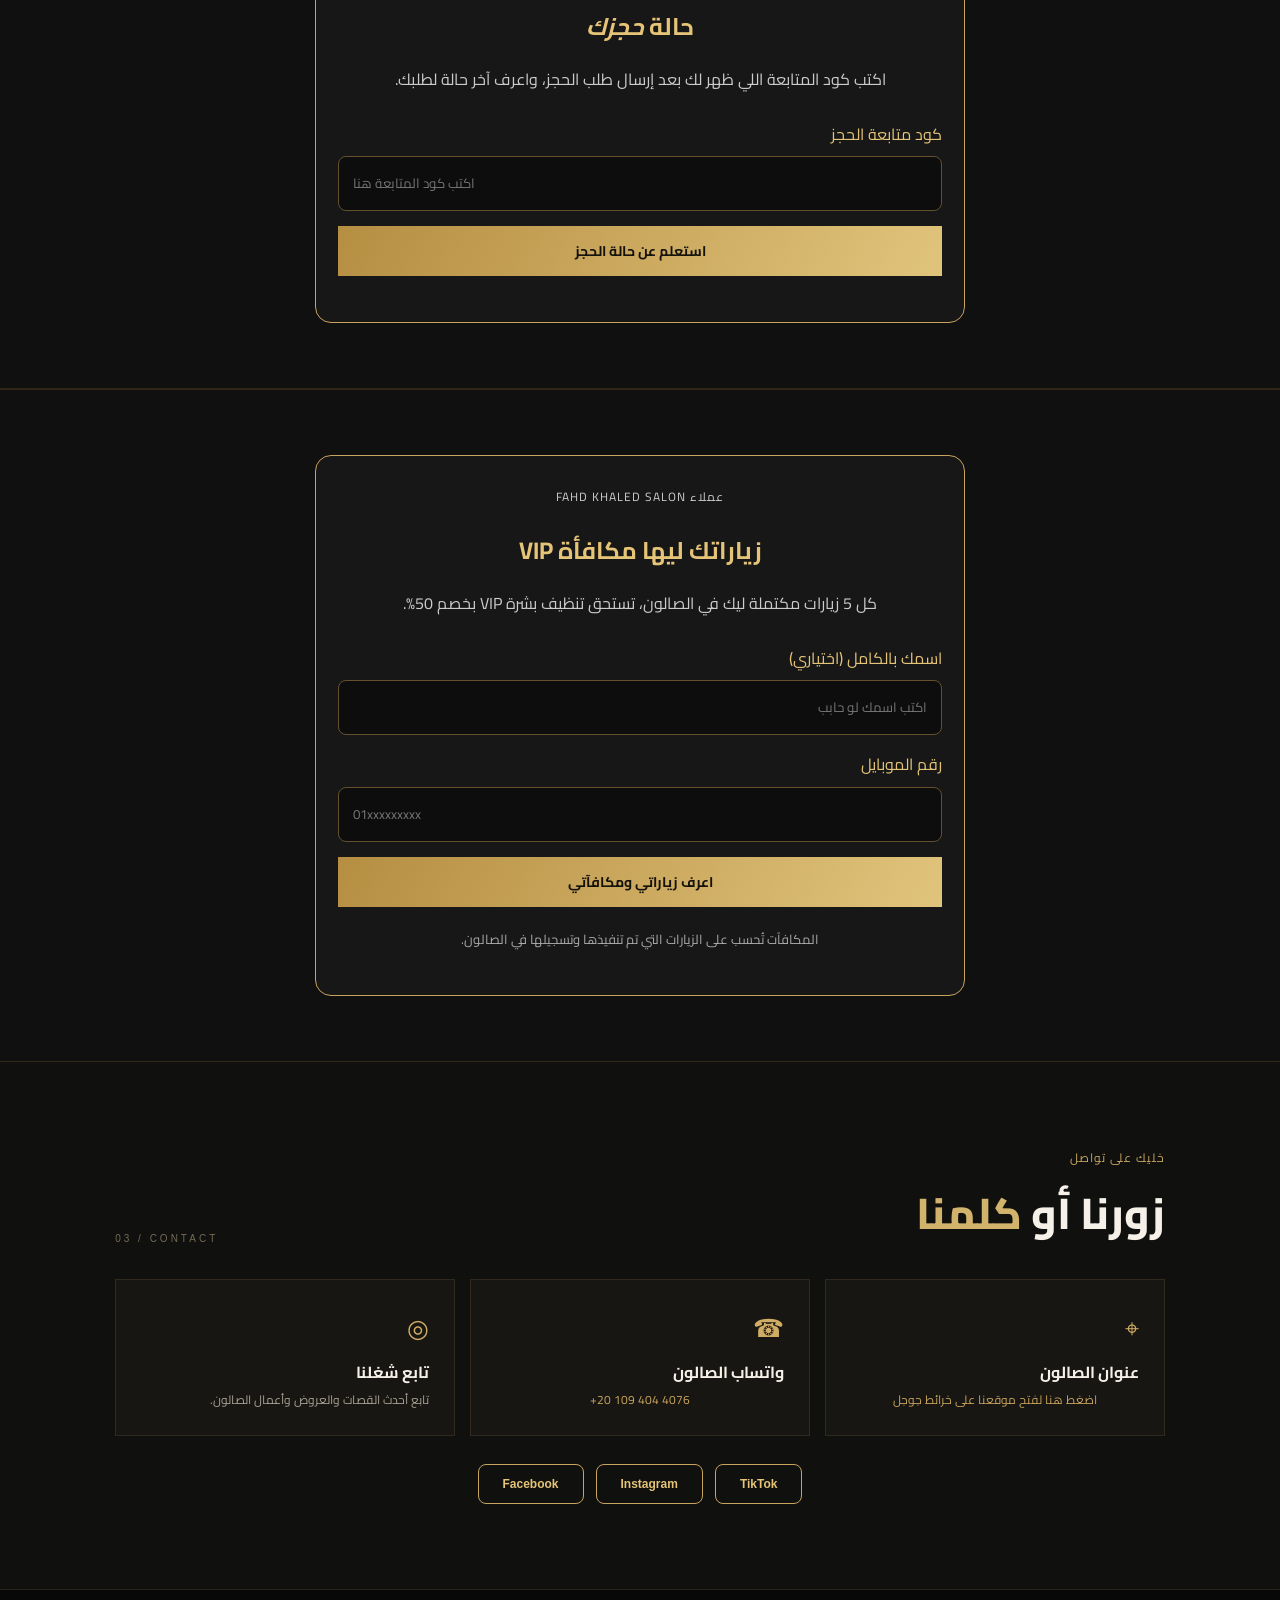
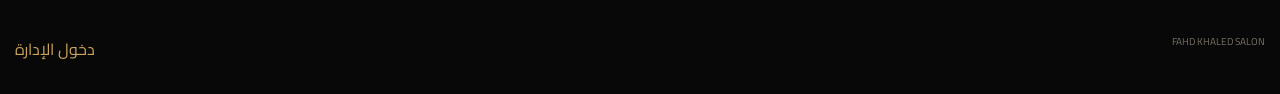
==== commit 37123d23: "Add files via upload" ====
--- a/FAHD-KHALED-index.html
+++ b/FAHD-KHALED-index.html
@@ -11,7 +11,7 @@
   <link rel="preconnect" href="https://fonts.gstatic.com" crossorigin>
   <link href="https://fonts.googleapis.com/css2?family=Cairo:wght@400;500;600;700;800;900&display=swap" rel="stylesheet">
 
-  <link rel="stylesheet" href="styles.css">
+  <link rel="stylesheet" href="styles.css?v=10">
 
   <style>
     @media (max-width: 768px) {
@@ -361,44 +361,27 @@
           <input name="phone" type="tel" placeholder="01xxxxxxxxx" required maxlength="20" inputmode="tel">
         </label>
 
-        <div class="booking-extra" style="display:grid;gap:12px">
-          <label>اختار الحلاق
-            <select name="barberId" id="barberSelect" required>
-              <option value="">اختار الحلاق</option>
-              <option value="fahd">فهد خالد</option>
-              <option value="mohamed">محمد هاني</option>
-              <option value="abdelrahman">عبدالرحمن</option>
-            </select>
+        <label>
+          اختار الخدمة
+          <select name="service" required>
+            <option value="">اختار الخدمة</option>
+            <option>قص شعر - 120 جنيه</option>
+            <option>قص دقن - 100 جنيه</option>
+            <option>فرد بروتين - يبدأ من 400 جنيه</option>
+            <option>خدمة أخرى - السعر عند الاستفسار</option>
+          </select>
+        </label>
+
+        <div class="form-row">
+          <label>
+            اليوم
+            <input name="date" type="date" required>
           </label>
-          <fieldset style="border:1px solid #65502d;border-radius:10px;padding:14px;color:#e5c477">
-            <legend>اختار خدمة أو أكتر</legend>
-            <div id="serviceChoices" style="display:grid;grid-template-columns:1fr 1fr;gap:10px">
-              <label><input type="checkbox" name="services" value="قص شعر" data-price="120"> قص شعر - 120</label>
-              <label><input type="checkbox" name="services" value="قص دقن" data-price="100"> قص دقن - 100</label>
-              <label><input type="checkbox" name="services" value="استشوار" data-price="80"> استشوار - 80</label>
-              <label><input type="checkbox" name="services" value="حلاقة طفل" data-price="100"> حلاقة طفل - 100</label>
-              <label><input type="checkbox" name="services" value="واكس شمع" data-price="100"> واكس شمع - 100</label>
-              <label><input type="checkbox" name="services" value="حمام زيت" data-price="100"> حمام زيت - 100</label>
-              <label><input type="checkbox" name="services" value="فرد عادي" data-price="100"> فرد عادي - 100</label>
-              <label><input type="checkbox" name="services" value="فرد بروتين" data-price="400"> فرد بروتين يبدأ من 400</label>
-              <label><input type="checkbox" name="services" value="صبغة شعر" data-price="100"> صبغة شعر - 100</label>
-              <label><input type="checkbox" name="services" value="صبغة دقن" data-price="50"> صبغة دقن - 50</label>
-              <label><input type="checkbox" name="services" value="صبغة أبيض / سلفر" data-price="350"> أبيض / سلفر - 350</label>
-              <label><input type="checkbox" name="services" value="جلسة بشرة 1" data-price="150"> جلسة بشرة 1 - 150</label>
-              <label><input type="checkbox" name="services" value="جلسة بشرة 2" data-price="250"> جلسة بشرة 2 - 250</label>
-              <label><input type="checkbox" name="services" value="جلسة بشرة 3" data-price="400"> جلسة بشرة 3 - 400</label>
-            </div>
-          </fieldset>
-          <p id="bookingTotal" style="color:#e5c477;font-weight:800">الإجمالي: 0 جنيه</p>
-        </div>
-
-        <div class="form-row">
-          <label>اليوم<input name="date" type="date" required></label>
-          <label>الموعد المتاح
-            <select name="time" id="timeSelect" required disabled><option value="">اختار الحلاق واليوم الأول</option></select>
+          <label>
+            الوقت
+            <input name="time" type="time" required>
           </label>
         </div>
-        <p id="availabilityMessage" style="color:#e5c477" role="status">مواعيد الصالون من 11 صباحًا حتى 1 بعد منتصف الليل، ومدة الحجز 45 دقيقة.</p>
 
         <label>
           ملاحظات (اختياري)
@@ -413,10 +396,10 @@
           <strong id="bookingTrackingCode" dir="ltr"></strong>
           <br>
           <button type="button" id="copyTrackingCode" class="copy-code-button">نسخ كود المتابعة</button>
-          <p style="font-size:13px;color:#ccc;margin-bottom:0;">احتفظ بالكود. تم تأكيد موعدك تلقائيًا.</p>
+          <p style="font-size:13px;color:#ccc;margin-bottom:0;">احتفظ بالكود. هتحتاجه علشان تعرف حالة الحجز، والكود ده مش معناه إن الموعد اتأكد.</p>
         </div>
 
-        <small class="form-disclaimer">الحجز بيتأكد تلقائيًا فور إتمامه. مدة كل حجز 45 دقيقة.</small>
+        <small class="form-disclaimer">إرسال الطلب لا يعني تأكيد الموعد؛ هنأكد معاك بالتواصل.</small>
       </form>
     </div>
   </section>
@@ -574,6 +557,6 @@
   <a href="#adminPanel" id="adminAccess" style="color:#c9a45c; display:block; margin-top:15px;">دخول الإدارة</a>
 </footer>
 
-<script type="module" src="app.js?v=9"></script>
+<script type="module" src="app.js?v=8"></script>
 </body>
 </html>
--- a/styles.css
+++ b/styles.css
@@ -1,3 +1,125 @@
-*{box-sizing:border-box}html{scroll-behavior:smooth;scroll-padding-top:90px}body{margin:0;background:#0b0b0b;color:#f5f1e8;font-family:"Cairo",sans-serif;line-height:1.8}a{color:inherit;text-decoration:none}.topbar{height:82px;padding:0 7%;display:flex;align-items:center;justify-content:space-between;background:#090909;border-bottom:1px solid #28231a;position:sticky;top:0;z-index:20}.brand{display:flex;align-items:center;gap:10px;direction:ltr}.brand-mark{width:43px;height:43px;border:1px solid #c6a45b;color:#d8b96e;display:grid;place-items:center;font-family:Georgia,serif;font-size:20px}.brand strong,.brand small{display:block;line-height:1.2;letter-spacing:2px}.brand strong{font-size:13px}.brand small{font-size:10px;color:#c6a45b;text-align:left;letter-spacing:4px;margin-top:4px}.topbar nav{display:flex;gap:27px;color:#c8c1b2;font-size:13px}.topbar nav a:hover,.social-links a:hover{color:#d9b96c}.nav-book{border:1px solid #b99751;padding:8px 20px;color:#d9b96c;font-size:13px}.menu-toggle{display:none;background:none;color:#d9b96c;border:0;font-size:25px}.hero{min-height:590px;padding:90px 10%;display:flex;align-items:center;position:relative;overflow:hidden;background:radial-gradient(ellipse at 78% 45%,#2b2417 0,#15130f 28%,#0b0b0b 65%)}.hero:after{content:"";position:absolute;inset:0;background:linear-gradient(90deg,rgba(11,11,11,.1),rgba(11,11,11,.75));pointer-events:none}.hero-glow{position:absolute;width:440px;height:440px;border:1px solid rgba(207,174,103,.18);border-radius:50%;right:12%;top:10%;box-shadow:0 0 0 35px rgba(207,174,103,.025),0 0 0 75px rgba(207,174,103,.02)}.hero-content{position:relative;z-index:2;max-width:550px}.eyebrow{color:#c9a75d;font-size:12px;letter-spacing:1px;margin:0 0 15px}.eyebrow span{display:inline-block;width:25px;height:1px;background:#c9a75d;vertical-align:middle;margin-left:8px}.hero h1{font-size:clamp(48px,7vw,82px);line-height:1.22;margin:0;font-weight:800}.hero h1 em,.section-title em{font-style:normal;color:#d2b36c}.hero-text{color:#bcb5a8;max-width:410px;margin:22px 0 28px}.hero-actions{display:flex;gap:13px;flex-wrap:wrap}.button{border:0;padding:12px 27px;font:700 14px "Cairo",sans-serif;cursor:pointer;display:inline-block;text-align:center}.button-gold{background:linear-gradient(120deg,#b58e42,#e1c47c);color:#15120b}.button-outline{border:1px solid #75613a;color:#e0c47f}.hero-note{margin-top:65px;color:#82765d;font-size:10px;letter-spacing:3px;direction:ltr;text-align:right}.gold-line{display:inline-block;width:35px;height:1px;background:#c9a75d;vertical-align:middle;margin-left:10px}.hero-side{position:absolute;z-index:1;right:19%;top:50%;transform:translateY(-50%);text-align:center;color:rgba(211,179,108,.13)}.monogram{font:clamp(150px,25vw,310px) Georgia,serif;line-height:1}.side-caption{font:10px Arial;letter-spacing:5px;color:#8d774c}.section-wrap{padding:85px 9%}.intro{text-align:center;padding-top:75px;padding-bottom:65px}.centered{margin-bottom:5px}.section-title{font-size:clamp(28px,4vw,43px);line-height:1.4;margin:0;font-weight:800}.section-copy{color:#a9a193;margin:12px auto 0;max-width:550px;font-size:14px}.services,.gallery,.contact{background:#10100f}.section-heading{display:flex;align-items:end;justify-content:space-between;margin-bottom:35px}.section-index{font:10px Arial;letter-spacing:3px;color:#766b55;direction:ltr}.service-grid{display:grid;grid-template-columns:repeat(4,1fr);gap:14px}.service-card{position:relative;background:#171613;border:1px solid #302a1e;padding:25px 20px;min-height:245px;transition:.25s}.service-card:hover,.service-card.featured{border-color:#9b7b3d}.service-number{position:absolute;left:17px;top:13px;color:#64583f;font:11px Arial}.service-icon{font-size:26px;color:#d0ad64;margin:13px 0}.service-card h3{margin:0 0 6px;font-size:18px}.service-card p{color:#a9a193;font-size:12px;min-height:48px;margin:0 0 15px}.service-card strong{color:#dfc17a;font-size:17px}.service-card strong small{font-size:11px;font-weight:500}.price-note,.gallery-hint{color:#8f8779;font-size:11px;margin-top:18px}.gallery{background:#0b0b0b}.gallery-grid{display:grid;grid-template-columns:1.2fr 1fr 1fr;gap:15px}.gallery-placeholder{min-height:220px;background:linear-gradient(145deg,#29251c,#151411);border:1px dashed #695733;display:flex;flex-direction:column;align-items:center;justify-content:center;color:#c5a45d}.gallery-placeholder.tall{min-height:290px}.gallery-placeholder span{font-size:18px;font-weight:700}.gallery-placeholder small{font-size:11px;color:#92856b}.booking-section{background:linear-gradient(115deg,#17140e,#0c0c0b 60%);border-top:1px solid #292216;border-bottom:1px solid #292216}.booking-inner{display:grid;grid-template-columns:.85fr 1.15fr;gap:65px;align-items:start}.booking-copy{padding-top:20px}.booking-copy>p:not(.eyebrow){color:#a9a193;font-size:14px;max-width:400px}.booking-points{display:grid;gap:10px;margin-top:28px;color:#c8b98f;font-size:13px}.booking-form{background:#151410;border:1px solid #40351f;padding:28px;display:grid;gap:14px}.booking-form label{display:grid;gap:5px;color:#d9d0bf;font-size:12px}.booking-form input,.booking-form select,.booking-form textarea{width:100%;background:#0c0c0b;border:1px solid #383226;color:#f5f1e8;padding:11px 12px;border-radius:0;font:13px "Cairo",sans-serif;outline:none}.booking-form input:focus,.booking-form select:focus,.booking-form textarea:focus{border-color:#c6a45b}.booking-form select option{background:#111}.form-row{display:grid;grid-template-columns:1fr 1fr;gap:12px}.submit-button{width:100%}.form-message{margin:0;font-size:12px;color:#e4c77d;min-height:20px}.form-disclaimer{color:#8d8577;font-size:10px}.contact{background:#10100f}.contact-grid{display:grid;grid-template-columns:repeat(3,1fr);gap:15px}.contact-card{padding:25px;background:#171613;border:1px solid #302a1e}.contact-card>span{color:#d0ad64;font-size:25px}.contact-card h3{font-size:16px;margin:8px 0 2px}.contact-card p{font-size:12px;color:#a9a193;margin:0}.social-links{display:flex;gap:25px;margin-top:30px;color:#c9a75d;font:12px Arial;direction:ltr;justify-content:flex-start}footer{padding:25px 8%;display:flex;align-items:center;justify-content:space-between;gap:15px;background:#080808;border-top:1px solid #292216}footer p{color:#777064;font-size:10px}.footer-brand .brand-mark{width:36px;height:36px}.footer-brand strong{font-size:11px}.footer-brand small{font-size:9px}.back-top{color:#c9a75d;font-size:11px}
-@media(max-width:900px){.topbar{padding:0 5%}.topbar nav{gap:14px}.nav-book{display:none}.section-wrap{padding:70px 6%}.service-grid{grid-template-columns:repeat(2,1fr)}.booking-inner{gap:30px}.hero-side{right:8%}}
-@media(max-width:650px){.topbar{height:70px}.menu-toggle{display:block;order:3}.topbar nav{display:none;position:absolute;top:70px;right:0;left:0;background:#0b0b0b;border-bottom:1px solid #3b3020;padding:18px 7%;flex-direction:column;gap:12px}.topbar nav.open{display:flex}.brand-mark{width:38px;height:38px}.hero{min-height:570px;padding:75px 7%;align-items:flex-start}.hero-side{right:2%;top:55%;opacity:.6}.hero-content{max-width:100%}.hero h1{font-size:57px}.hero-text{max-width:290px}.hero-note{margin-top:50px}.section-wrap{padding:60px 6%}.section-heading{align-items:start;gap:12px}.section-index{font-size:8px;margin-top:12px}.service-grid{gap:10px}.service-card{padding:19px 14px;min-height:235px}.service-card h3{font-size:16px}.service-card p{font-size:11px}.service-card strong{font-size:14px}.gallery-grid{grid-template-columns:1fr 1fr}.gallery-placeholder.tall{grid-column:span 2;min-height:210px}.gallery-placeholder{min-height:160px}.booking-inner{grid-template-columns:1fr;gap:25px}.booking-form{padding:20px}.contact-grid{grid-template-columns:1fr}.contact-card{padding:18px}.social-links{justify-content:center}footer{flex-wrap:wrap;justify-content:center;text-align:center}footer p{order:3;width:100%;margin:0}.form-row{gap:8px}}
+*{box-sizing:border-box}
+html{scroll-behavior:smooth;scroll-padding-top:90px}
+body{margin:0;background:#0b0b0b;color:#f5f1e8;font-family:"Cairo",sans-serif;line-height:1.8}
+a{color:inherit;text-decoration:none}
+.topbar{height:82px;padding:0 7%;display:flex;align-items:center;justify-content:space-between;background:#090909;border-bottom:1px solid #28231a;position:sticky;top:0;z-index:20}
+.brand{display:flex;align-items:center;gap:10px;direction:ltr}
+.brand-mark{width:43px;height:43px;border:1px solid #c6a45b;color:#d8b96e;display:grid;place-items:center;font-family:Georgia,serif;font-size:20px}
+.brand strong,.brand small{display:block;line-height:1.2;letter-spacing:2px}
+.brand strong{font-size:13px}
+.brand small{font-size:10px;color:#c6a45b;text-align:left;letter-spacing:4px;margin-top:4px}
+.topbar nav{display:flex;gap:27px;color:#c8c1b2;font-size:13px}
+.topbar nav a:hover,.social-links a:hover{color:#d9b96c}
+.nav-book{border:1px solid #b99751;padding:8px 20px;color:#d9b96c;font-size:13px}
+.menu-toggle{display:none;background:none;color:#d9b96c;border:0;font-size:25px}
+.hero{min-height:590px;padding:90px 10%;display:flex;align-items:center;position:relative;overflow:hidden;background:radial-gradient(ellipse at 78% 45%,#2b2417 0,#15130f 28%,#0b0b0b 65%)}
+.hero:after{content:"";position:absolute;inset:0;background:linear-gradient(90deg,rgba(11,11,11,.1),rgba(11,11,11,.75));pointer-events:none}
+.hero-glow{position:absolute;width:440px;height:440px;border:1px solid rgba(207,174,103,.18);border-radius:50%;right:12%;top:10%;box-shadow:0 0 0 35px rgba(207,174,103,.025),0 0 0 75px rgba(207,174,103,.02)}
+.hero-content{position:relative;z-index:2;max-width:550px}
+.eyebrow{color:#c9a75d;font-size:12px;letter-spacing:1px;margin:0 0 15px}
+.eyebrow span{display:inline-block;width:25px;height:1px;background:#c9a75d;vertical-align:middle;margin-left:8px}
+.hero h1{font-size:clamp(48px,7vw,82px);line-height:1.22;margin:0;font-weight:800}
+.hero h1 em,.section-title em{font-style:normal;color:#d2b36c}
+.hero-text{color:#bcb5a8;max-width:410px;margin:22px 0 28px}
+.hero-actions{display:flex;gap:13px;flex-wrap:wrap}
+.button{border:0;padding:12px 27px;font:700 14px "Cairo",sans-serif;cursor:pointer;display:inline-block;text-align:center}
+.button-gold{background:linear-gradient(120deg,#b58e42,#e1c47c);color:#15120b}
+.button-outline{border:1px solid #75613a;color:#e0c47f}
+.hero-note{margin-top:65px;color:#82765d;font-size:10px;letter-spacing:3px;direction:ltr;text-align:right}
+.gold-line{display:inline-block;width:35px;height:1px;background:#c9a75d;vertical-align:middle;margin-left:10px}
+.hero-side{position:absolute;z-index:1;right:19%;top:50%;transform:translateY(-50%);text-align:center;color:rgba(211,179,108,.13)}
+.monogram{font:clamp(150px,25vw,310px) Georgia,serif;line-height:1}
+.side-caption{font:10px Arial;letter-spacing:5px;color:#8d774c}
+.section-wrap{padding:85px 9%}
+.intro{text-align:center;padding-top:75px;padding-bottom:65px}
+.centered{margin-bottom:5px}
+.section-title{font-size:clamp(28px,4vw,43px);line-height:1.4;margin:0;font-weight:800}
+.section-copy{color:#a9a193;margin:12px auto 0;max-width:550px;font-size:14px}
+.services,.gallery,.contact{background:#10100f}
+.section-heading{display:flex;align-items:end;justify-content:space-between;margin-bottom:35px}
+.section-index{font:10px Arial;letter-spacing:3px;color:#766b55;direction:ltr}
+.service-grid{display:grid;grid-template-columns:repeat(4,1fr);gap:14px}
+.service-card{position:relative;background:#171613;border:1px solid #302a1e;padding:25px 20px;min-height:245px;transition:0.25s}
+.service-card:hover,.service-card.featured{border-color:#9b7b3d}
+.service-number{position:absolute;left:17px;top:13px;color:#64583f;font:11px Arial}
+.service-icon{font-size:26px;color:#d0ad64;margin:13px 0}
+.service-card h3{margin:0 0 6px;font-size:18px}
+.service-card p{color:#a9a193;font-size:12px;min-height:48px;margin:0 0 15px}
+.service-card strong{color:#dfc17a;font-size:17px}
+.service-card strong small{font-size:11px;font-weight:500}
+.price-note,.gallery-hint{color:#8f8779;font-size:11px;margin-top:18px}
+.gallery{background:#0b0b0b}
+.gallery-grid{display:grid;grid-template-columns:1.2fr 1fr 1fr;gap:15px}
+.gallery-placeholder{min-height:220px;background:linear-gradient(145deg,#29251c,#151411);border:1px dashed #695733;display:flex;flex-direction:column;align-items:center;justify-content:center;color:#c5a45d}
+.gallery-placeholder.tall{min-height:290px}
+.gallery-placeholder span{font-size:18px;font-weight:700}
+.gallery-placeholder small{font-size:11px;color:#92856b}
+.booking-section{background:linear-gradient(115deg,#17140e,#0c0c0b 60%);border-top:1px solid #292216;border-bottom:1px solid #292216}
+.booking-inner{display:grid;grid-template-columns:.85fr 1.15fr;gap:65px;align-items:start}
+.booking-copy{padding-top:20px}
+.booking-copy>p:not(.eyebrow){color:#a9a193;font-size:14px;max-width:400px}
+.booking-points{display:grid;gap:10px;margin-top:28px;color:#c8b98f;font-size:13px}
+.booking-form{background:#151410;border:1px solid #40351f;padding:28px;display:grid;gap:14px}
+.booking-form label{display:grid;gap:5px;color:#d9d0bf;font-size:12px}
+.booking-form input,.booking-form select,.booking-form textarea{width:100%;background:#0c0c0b;border:1px solid #383226;color:#f5f1e8;padding:11px 12px;border-radius:0;font:13px "Cairo",sans-serif;outline:none}
+.booking-form input:focus,.booking-form select:focus,.booking-form textarea:focus{border-color:#c6a45b}
+.booking-form select option{background:#111}
+.form-row{display:grid;grid-template-columns:1fr 1fr;gap:12px}
+.submit-button{width:100%}
+.form-message{margin:0;font-size:12px;color:#e4c77d;min-height:20px}
+.form-disclaimer{color:#8d8577;font-size:10px}
+.contact{background:#10100f}
+.contact-grid{display:grid;grid-template-columns:repeat(3,1fr);gap:15px}
+.contact-card{padding:25px;background:#171613;border:1px solid #302a1e}
+.contact-card>span{color:#d0ad64;font-size:25px}
+.contact-card h3{font-size:16px;margin:8px 0 2px}
+.contact-card p{font-size:12px;color:#a9a193;margin:0}
+.social-links{display:flex;gap:25px;margin-top:30px;color:#c9a75d;font:12px Arial;direction:ltr;justify-content:flex-start}
+footer{padding:25px 8%;display:flex;align-items:center;justify-content:space-between;gap:15px;background:#080808;border-top:1px solid #292216}
+footer p{color:#777064;font-size:10px}
+.footer-brand .brand-mark{width:36px;height:36px}
+.footer-brand strong{font-size:11px}
+.footer-brand small{font-size:9px}
+
+@media(max-width:900px){
+.topbar{padding:0 5%}
+.topbar nav{gap:14px}
+.nav-book{display:none}
+.section-wrap{padding:70px 6%}
+.service-grid{grid-template-columns:repeat(2,1fr)}
+.booking-inner{gap:30px}
+.hero-side{right:8%}
+}
+
+@media(max-width:650px){
+.topbar{height:70px}
+.menu-toggle{display:block;order:3}
+.topbar nav{display:none;position:absolute;top:70px;right:0;left:0;background:#0b0b0b;border-bottom:1px solid #3b3020;padding:18px 7%;flex-direction:column;gap:12px}
+.topbar nav.open{display:flex}
+.brand-mark{width:38px;height:38px}
+.hero{min-height:570px;padding:75px 7%;align-items:flex-start}
+.hero-side{right:2%;top:55%;opacity:.6}
+.hero-content{max-width:100%}
+.hero h1{font-size:57px}
+.hero-text{max-width:290px}
+.hero-note{margin-top:50px}
+.section-wrap{padding:60px 6%}
+.section-heading{align-items:start;gap:12px}
+.section-index{font-size:8px;margin-top:12px}
+.service-grid{gap:10px}
+.service-card{padding:19px 14px;min-height:235px}
+.service-card h3{font-size:16px}
+.service-card p{font-size:11px}
+.service-card strong{font-size:14px}
+.gallery-grid{grid-template-columns:1fr 1fr}
+.gallery-placeholder.tall{grid-column:span 2;min-height:210px}
+.gallery-placeholder{min-height:160px}
+.booking-inner{grid-template-columns:1fr;gap:25px}
+.booking-form{padding:20px}
+.contact-grid{grid-template-columns:1fr}
+.contact-card{padding:18px}
+.social-links{justify-content:center}
+footer{flex-wrap:wrap;justify-content:center;text-align:center}
+footer p{order:3;width:100%;margin:0}
+.form-row{gap:8px}
+                              }
